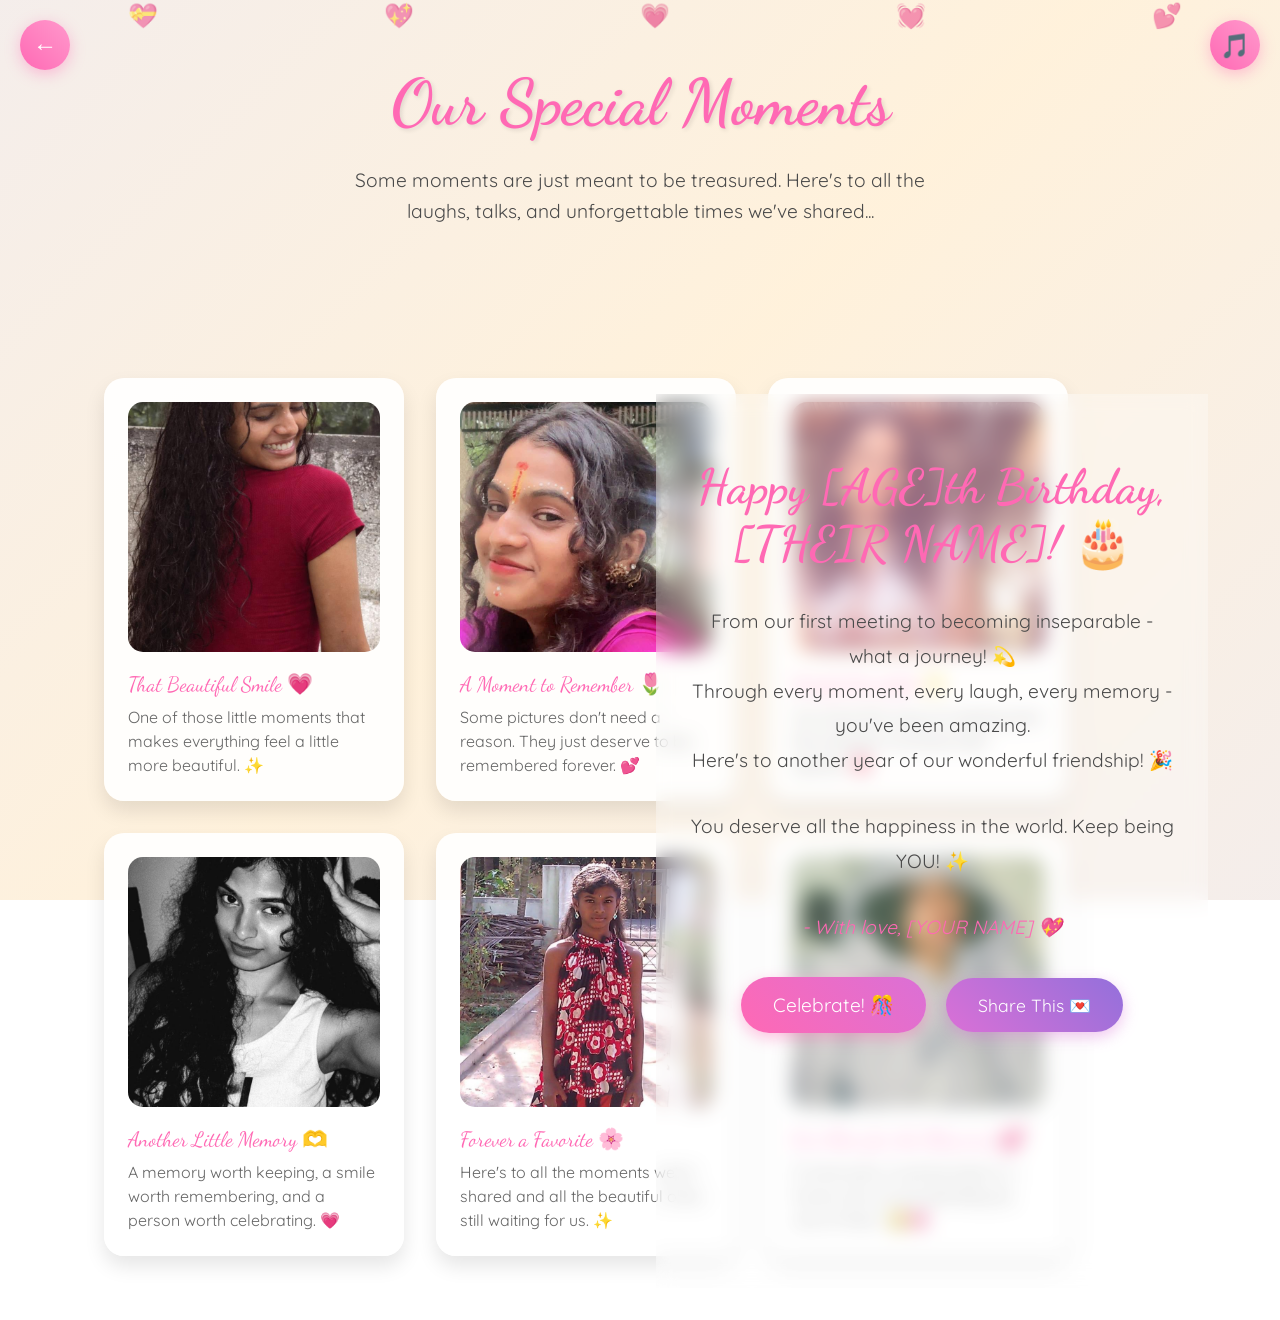
==== memories.html @ 8ccd71e6 "Update memories.html" ====
<!DOCTYPE html>
<html lang="en">
<head>
    <meta charset="UTF-8">
    <meta name="viewport" content="width=device-width, initial-scale=1.0">
    <!-- CUSTOMIZE: Change the title -->
    <title>Our Memories ✨</title>
    <!-- CUSTOMIZE: Change favicon -->
    <link rel="icon" type="image/png" href="favicon.png">
    <style>
        @import url('https://fonts.googleapis.com/css2?family=Dancing+Script:wght@700&family=Quicksand:wght@300;400;500;600&display=swap');

        * {
            margin: 0;
            padding: 0;
            box-sizing: border-box;
        }

        body {
            min-height: 100vh;
            background: linear-gradient(135deg,
                    rgba(255, 209, 220, 0.85) 0%,
                    rgba(230, 230, 250, 0.85) 25%,
                    rgba(255, 239, 213, 0.85) 50%,
                    rgba(230, 230, 250, 0.85) 75%,
                    rgba(255, 209, 220, 0.85) 100%),
                    url('background-movable.gif');
            background-size: 400% 400%, cover;
            background-position: center, center;
            background-attachment: fixed;
            animation: gradientFlow 15s ease infinite;
            font-family: 'Quicksand', sans-serif;
            overflow-x: hidden;
            color: #4a4a4a;
        }

        @keyframes gradientFlow {
            0% { background-position: 0% 50%; }
            50% { background-position: 100% 50%; }
            100% { background-position: 0% 50%; }
        }

        /* Floating Hearts */
        .floating-hearts {
            position: fixed;
            width: 100%;
            height: 100%;
            pointer-events: none;
            z-index: 2;
        }

        .heart {
            position: absolute;
            font-size: 1.5rem;
            color: rgba(255, 105, 180, 0.6);
            animation: floatHeart var(--float-duration, 6s) ease-in-out infinite;
            animation-delay: var(--delay, 0s);
        }

        @keyframes floatHeart {
            0% { transform: translate(0, 100vh) rotate(0deg); }
            100% { transform: translate(var(--translate-x, 0), -100vh) rotate(360deg); }
        }

        /* Welcome Section */
        .welcome {
            text-align: center;
            padding: 4rem 2rem;
            position: relative;
            z-index: 3;
        }

        .welcome h1 {
            font-family: 'Dancing Script', cursive;
            font-size: 4rem;
            /* CUSTOMIZE: Change primary color */
            color: #ff69b4;
            text-shadow: 2px 2px 4px rgba(0, 0, 0, 0.1);
            animation: fadeInScale 2s ease;
        }

        .welcome p {
            font-size: 1.2rem;
            max-width: 600px;
            margin: 1.5rem auto;
            line-height: 1.6;
            animation: fadeIn 2s ease 0.5s both;
        }

        /* Memory Cards */
        .memory-container {
            max-width: 1200px;
            margin: 0 auto;
            padding: 2rem;
            display: grid;
            grid-template-columns: repeat(auto-fit, minmax(300px, 1fr));
            gap: 2rem;
            z-index: 3;
            position: relative;
        }

        .memory-card {
            background: rgba(255, 255, 255, 0.9);
            border-radius: 20px;
            padding: 1.5rem;
            box-shadow: 0 10px 20px rgba(0, 0, 0, 0.1);
            transition: all 0.5s cubic-bezier(0.4, 0, 0.2, 1);
            position: relative;
            overflow: hidden;
        }

        .memory-card:hover {
            transform: translateY(-10px) scale(1.02);
            box-shadow: 0 15px 30px rgba(0, 0, 0, 0.15);
        }

        .memory-card::before {
            content: '';
            position: absolute;
            top: 0;
            left: 0;
            width: 100%;
            height: 100%;
            background: linear-gradient(45deg, transparent, rgba(255, 255, 255, 0.4), transparent);
            transform: translateX(-100%);
            transition: 0.5s;
        }

        .memory-card:hover::before {
            transform: translateX(100%);
        }

        .memory-img {
            width: 100%;
            height: 250px;
            object-fit: cover;
            border-radius: 15px;
            margin-bottom: 1rem;
            transition: transform 0.5s ease;
        }

        .memory-card:hover .memory-img {
            transform: scale(1.05);
        }

        .memory-date {
            font-family: 'Dancing Script', cursive;
            /* CUSTOMIZE: Change date color */
            color: #ff69b4;
            font-size: 1.3rem;
            margin-bottom: 0.5rem;
        }

        .memory-caption {
            font-size: 1rem;
            line-height: 1.5;
            color: #666;
        }

        /* Final Message Section */
        .final-message {
            text-align: center;
            padding: 4rem 2rem;
            background: rgba(255, 255, 255, 0.3);
            backdrop-filter: blur(10px);
            margin-top: 3rem;
            position: relative;
            z-index: 3;
        }

        .final-message h2 {
            font-family: 'Dancing Script', cursive;
            font-size: 3rem;
            /* CUSTOMIZE: Change color */
            color: #ff69b4;
            margin-bottom: 2rem;
            animation: heartbeat 2s infinite;
        }

        @keyframes heartbeat {
            0%, 100% { transform: scale(1); }
            50% { transform: scale(1.1); }
        }

        .final-message p {
            font-size: 1.2rem;
            max-width: 800px;
            margin: 0 auto 2rem;
            line-height: 1.8;
        }

        .goodbye-btn {
            display: inline-block;
            padding: 1rem 2rem;
            font-size: 1.2rem;
            /* CUSTOMIZE: Change button gradient */
            background: linear-gradient(45deg, #ff69b4, #da70d6);
            color: white;
            border: none;
            border-radius: 50px;
            cursor: pointer;
            text-decoration: none;
            transition: all 0.3s ease;
            box-shadow: 0 5px 15px rgba(255, 105, 180, 0.4);
            animation: float 3s infinite ease-in-out;
        }

        .goodbye-btn:hover {
            transform: translateY(-5px);
            box-shadow: 0 8px 20px rgba(255, 105, 180, 0.6);
        }

        .signature {
            font-style: italic;
            font-size: 1.3rem;
            /* CUSTOMIZE: Change signature color */
            color: #ff69b4;
            margin-top: 1rem;
        }

        @keyframes float {
            0%, 100% { transform: translateY(0); }
            50% { transform: translateY(-10px); }
        }

        @keyframes fadeInScale {
            0% { opacity: 0; transform: scale(0.8); }
            100% { opacity: 1; transform: scale(1); }
        }

        @keyframes fadeIn {
            0% { opacity: 0; }
            100% { opacity: 1; }
        }

        /* Custom Scrollbar */
        ::-webkit-scrollbar {
            width: 12px;
        }

        ::-webkit-scrollbar-track {
            background: rgba(255, 255, 255, 0.4);
        }

        ::-webkit-scrollbar-thumb {
            /* CUSTOMIZE: Change scrollbar gradient */
            background: linear-gradient(45deg, #ff69b4, #da70d6);
            border-radius: 6px;
        }

        /* Responsive Design */
        @media (max-width: 768px) {
            .welcome h1 { font-size: 3rem; }
            .memory-container { grid-template-columns: 1fr; }
            .final-message h2 { font-size: 2.5rem; }
        }

        /* Music Toggle Button */
        .music-toggle {
            position: fixed;
            top: 20px;
            right: 20px;
            width: 50px;
            height: 50px;
            /* CUSTOMIZE: Change music button gradient */
            background: linear-gradient(45deg, #ff69b4, #ff99cc);
            border-radius: 50%;
            display: flex;
            align-items: center;
            justify-content: center;
            cursor: pointer;
            z-index: 1000;
            box-shadow: 0 4px 15px rgba(255, 105, 180, 0.4);
            transition: transform 0.3s, box-shadow 0.3s;
        }

        .music-toggle:hover {
            transform: scale(1.1);
            box-shadow: 0 6px 20px rgba(255, 105, 180, 0.6);
        }

        .music-toggle.playing {
            animation: musicPulse 1s ease-in-out infinite;
        }

        .music-icon {
            font-size: 1.5rem;
        }

        @keyframes musicPulse {
            0%, 100% { transform: scale(1); }
            50% { transform: scale(1.1); }
        }

        /* Back Button */
        .back-btn {
            position: fixed;
            top: 20px;
            left: 20px;
            width: 50px;
            height: 50px;
            /* CUSTOMIZE: Change back button gradient */
            background: linear-gradient(45deg, #ff69b4, #ff99cc);
            border-radius: 50%;
            display: flex;
            align-items: center;
            justify-content: center;
            cursor: pointer;
            z-index: 1000;
            box-shadow: 0 4px 15px rgba(255, 105, 180, 0.4);
            transition: transform 0.3s, box-shadow 0.3s;
            text-decoration: none;
            color: white;
            font-size: 1.5rem;
            font-weight: bold;
        }

        .back-btn:hover {
            transform: scale(1.1);
            box-shadow: 0 6px 20px rgba(255, 105, 180, 0.6);
        }

        /* Share Button */
        .share-btn {
            display: inline-block;
            padding: 1rem 2rem;
            font-size: 1.1rem;
            /* CUSTOMIZE: Change share button gradient */
            background: linear-gradient(45deg, #da70d6, #9370db);
            color: white;
            border: none;
            border-radius: 50px;
            cursor: pointer;
            margin-left: 1rem;
            transition: all 0.3s ease;
            box-shadow: 0 5px 15px rgba(218, 112, 214, 0.4);
            font-family: 'Quicksand', sans-serif;
        }

        .share-btn:hover {
            transform: translateY(-5px);
            box-shadow: 0 8px 20px rgba(218, 112, 214, 0.6);
        }
    </style>
</head>

<body>
    <audio id="bgMusic" loop>
        <source src="hbd.mp3" type="audio/mpeg">
    </audio>
    <div class="music-toggle" id="musicToggle" title="Toggle Music">
        <span class="music-icon">🎵</span>
    </div>
    <a href="timeline.html" class="back-btn" title="Go Back">←</a>

    <div class="floating-hearts">
        <div class="heart" style="--float-duration: 6s; --delay: 0s; --translate-x: 20px; left: 10%;">💝</div>
        <div class="heart" style="--float-duration: 8s; --delay: 1s; --translate-x: -30px; left: 30%;">💖</div>
        <div class="heart" style="--float-duration: 7s; --delay: 2s; --translate-x: 40px; left: 50%;">💗</div>
        <div class="heart" style="--float-duration: 9s; --delay: 3s; --translate-x: -20px; left: 70%;">💓</div>
        <div class="heart" style="--float-duration: 5s; --delay: 4s; --translate-x: 30px; left: 90%;">💕</div>
    </div>

    <section class="welcome">
        <!-- CUSTOMIZE: Change the title -->
        <h1>Our Special Moments</h1>
        <!-- CUSTOMIZE: Change the description -->
        <p>Some moments are just meant to be treasured. Here's to all the laughs, talks, and unforgettable times we've shared...</p>
    </section>

    <div class="memory-container">
        <!-- CUSTOMIZE: Add your photos and captions -->
        <!-- Copy and paste memory-card blocks for more memories -->

       <div class="memory-container">

    <div class="memory-card">
        <img src="./photos/WhatsApp Image 2026-09-13 at 15.01.58 (1).jpeg"
             alt="Janhavii memory 1" class="memory-img">
        <div class="memory-date">That Beautiful Smile 💗</div>
        <div class="memory-caption">
            One of those little moments that makes everything feel a little more beautiful. ✨
        </div>
    </div>

    <div class="memory-card">
        <img src="./photos/WhatsApp Image 2026-09-13 at 15.01.58.jpeg"
             alt="Janhavii memory 2" class="memory-img">
        <div class="memory-date">A Moment to Remember 🌷</div>
        <div class="memory-caption">
            Some pictures don't need a reason. They just deserve to be remembered forever. 💕
        </div>
    </div>

    <div class="memory-card">
        <img src="./photos/WhatsApp Image 2026-09-13 at 15.01.59.jpeg"
             alt="Janhavii memory 3" class="memory-img">
        <div class="memory-date">Simply Beautiful ✨</div>
        <div class="memory-caption">
            You have this way of making even the simplest moments feel special. 💖
        </div>
    </div>

    <div class="memory-card">
        <img src="./photos/WhatsApp Image 2026-09-13 at 15.02.18.jpeg"
             alt="Janhavii memory 4" class="memory-img">
        <div class="memory-date">Another Little Memory 🫶</div>
        <div class="memory-caption">
            A memory worth keeping, a smile worth remembering, and a person worth celebrating. 💗
        </div>
    </div>

    <div class="memory-card">
        <img src="./photos/WhatsApp Image 2026-09-13 at 15.03.42.jpeg"
             alt="Janhavii memory 5" class="memory-img">
        <div class="memory-date">Forever a Favorite 🌸</div>
        <div class="memory-caption">
            Here's to all the moments we've shared and all the beautiful ones still waiting for us. ✨
        </div>
    </div>

    <div class="memory-card">
        <img src="./photos/WhatsApp Image 2026-09-13 at 15.08.14.jpeg"
             alt="Janhavii memory 6" class="memory-img">
        <div class="memory-date">One More for the Memories 💕</div>
        <div class="memory-caption">
            If memories could be kept in a frame, this would definitely be one of them. 🥹💗
        </div>
    </div>

</div>

    <section class="final-message">
        <!-- CUSTOMIZE: Change name and age -->
        <h2>Happy [AGE]th Birthday, [THEIR NAME]! 🎂</h2>
        <!-- CUSTOMIZE: Change the message -->
        <p>From our first meeting to becoming inseparable - what a journey! 💫<br>
            Through every moment, every laugh, every memory - you've been amazing.<br>
            Here's to another year of our wonderful friendship! 🎉</p>
        <p>You deserve all the happiness in the world. Keep being YOU! ✨</p>
        <!-- CUSTOMIZE: Change your name -->
        <p class="signature">- With love, [YOUR NAME] 💖</p>
        <a href="#" class="goodbye-btn" onclick="celebrate()">Celebrate! 🎊</a>
        <button class="share-btn" onclick="shareWebsite()">Share This 💌</button>
    </section>

    <!-- Confetti Canvas -->
    <canvas id="confetti-canvas" style="position: fixed; top: 0; left: 0; width: 100%; height: 100%; pointer-events: none; z-index: 9999;"></canvas>

    <script>
        // Music control
        const bgMusic = document.getElementById('bgMusic');
        const musicToggle = document.getElementById('musicToggle');
        const musicIcon = musicToggle.querySelector('.music-icon');

        function toggleMusic() {
            if (bgMusic.paused) {
                bgMusic.play();
                musicToggle.classList.add('playing');
                musicIcon.textContent = '🎵';
                localStorage.setItem('musicPlaying', 'true');
            } else {
                bgMusic.pause();
                musicToggle.classList.remove('playing');
                musicIcon.textContent = '🔇';
                localStorage.setItem('musicPlaying', 'false');
            }
        }

        musicToggle.addEventListener('click', toggleMusic);

        if (localStorage.getItem('musicPlaying') === 'true') {
            bgMusic.play().then(() => {
                musicToggle.classList.add('playing');
                musicIcon.textContent = '🎵';
            }).catch(() => {
                musicIcon.textContent = '🔇';
            });
        }

        // Confetti Animation
        const canvas = document.getElementById('confetti-canvas');
        const ctx = canvas.getContext('2d');
        let confettiPieces = [];
        let animationId;

        function resizeCanvas() {
            canvas.width = window.innerWidth;
            canvas.height = window.innerHeight;
        }
        resizeCanvas();
        window.addEventListener('resize', resizeCanvas);

        class Confetti {
            constructor() {
                this.x = Math.random() * canvas.width;
                this.y = Math.random() * canvas.height - canvas.height;
                this.size = Math.random() * 10 + 5;
                this.speedY = Math.random() * 3 + 2;
                this.speedX = Math.random() * 2 - 1;
                this.color = ['#ff69b4', '#ffd700', '#87ceeb', '#98fb98', '#dda0dd', '#f0e68c', '#ff6347'][Math.floor(Math.random() * 7)];
                this.rotation = Math.random() * 360;
                this.rotationSpeed = Math.random() * 10 - 5;
            }

            update() {
                this.y += this.speedY;
                this.x += this.speedX;
                this.rotation += this.rotationSpeed;
            }

            draw() {
                ctx.save();
                ctx.translate(this.x, this.y);
                ctx.rotate(this.rotation * Math.PI / 180);
                ctx.fillStyle = this.color;
                ctx.fillRect(-this.size / 2, -this.size / 2, this.size, this.size / 2);
                ctx.restore();
            }
        }

        function createConfetti() {
            for (let i = 0; i < 150; i++) {
                confettiPieces.push(new Confetti());
            }
        }

        function animateConfetti() {
            ctx.clearRect(0, 0, canvas.width, canvas.height);

            confettiPieces.forEach((piece, index) => {
                piece.update();
                piece.draw();

                if (piece.y > canvas.height) {
                    confettiPieces.splice(index, 1);
                }
            });

            if (confettiPieces.length > 0) {
                animationId = requestAnimationFrame(animateConfetti);
            }
        }

        function celebrate() {
            event.preventDefault();
            createConfetti();
            animateConfetti();

            setTimeout(() => { createConfetti(); }, 500);
            setTimeout(() => { createConfetti(); }, 1000);
        }

        // Share function - CUSTOMIZE: Update the share message
        function shareWebsite() {
            const shareData = {
                title: 'Happy Birthday!',
                text: 'Check out this special birthday wish! 💖',
                url: window.location.href
            };

            if (navigator.share) {
                navigator.share(shareData)
                    .catch((err) => console.log('Share cancelled'));
            } else {
                navigator.clipboard.writeText(window.location.href).then(() => {
                    alert('Link copied to clipboard! 💖');
                }).catch(() => {
                    alert('Share this link: ' + window.location.href);
                });
            }
        }
    </script>
</body>
</html>
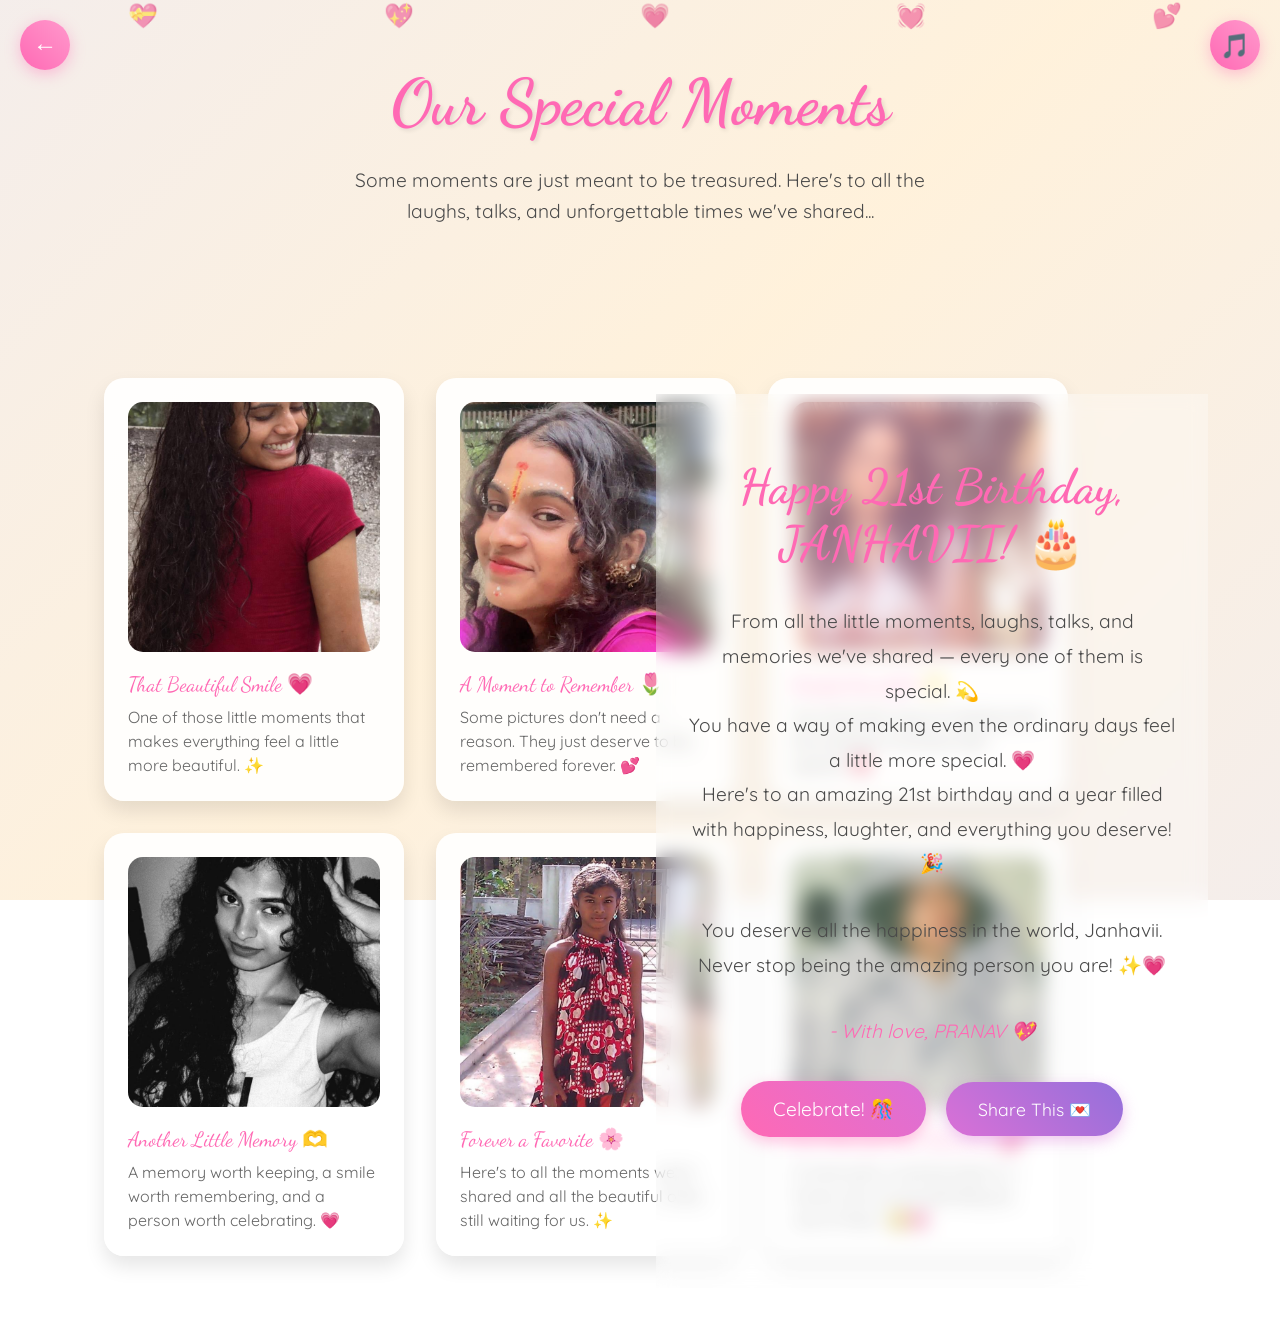
==== commit a37862a3: "Update memories.html" ====
--- a/memories.html
+++ b/memories.html
@@ -432,14 +432,14 @@
 
     <section class="final-message">
         <!-- CUSTOMIZE: Change name and age -->
-        <h2>Happy [AGE]th Birthday, [THEIR NAME]! 🎂</h2>
+        <h2>Happy 21st Birthday, JANHAVII! 🎂</h2>
         <!-- CUSTOMIZE: Change the message -->
-        <p>From our first meeting to becoming inseparable - what a journey! 💫<br>
-            Through every moment, every laugh, every memory - you've been amazing.<br>
-            Here's to another year of our wonderful friendship! 🎉</p>
-        <p>You deserve all the happiness in the world. Keep being YOU! ✨</p>
+       <p>From all the little moments, laughs, talks, and memories we've shared — every one of them is special. 💫<br>
+            You have a way of making even the ordinary days feel a little more special. 💗<br>
+            Here's to an amazing 21st birthday and a year filled with happiness, laughter, and everything you deserve! 🎉</p>
+        <p>You deserve all the happiness in the world, Janhavii. Never stop being the amazing person you are! ✨💗</p>
         <!-- CUSTOMIZE: Change your name -->
-        <p class="signature">- With love, [YOUR NAME] 💖</p>
+        <p class="signature">- With love, PRANAV 💖</p>
         <a href="#" class="goodbye-btn" onclick="celebrate()">Celebrate! 🎊</a>
         <button class="share-btn" onclick="shareWebsite()">Share This 💌</button>
     </section>
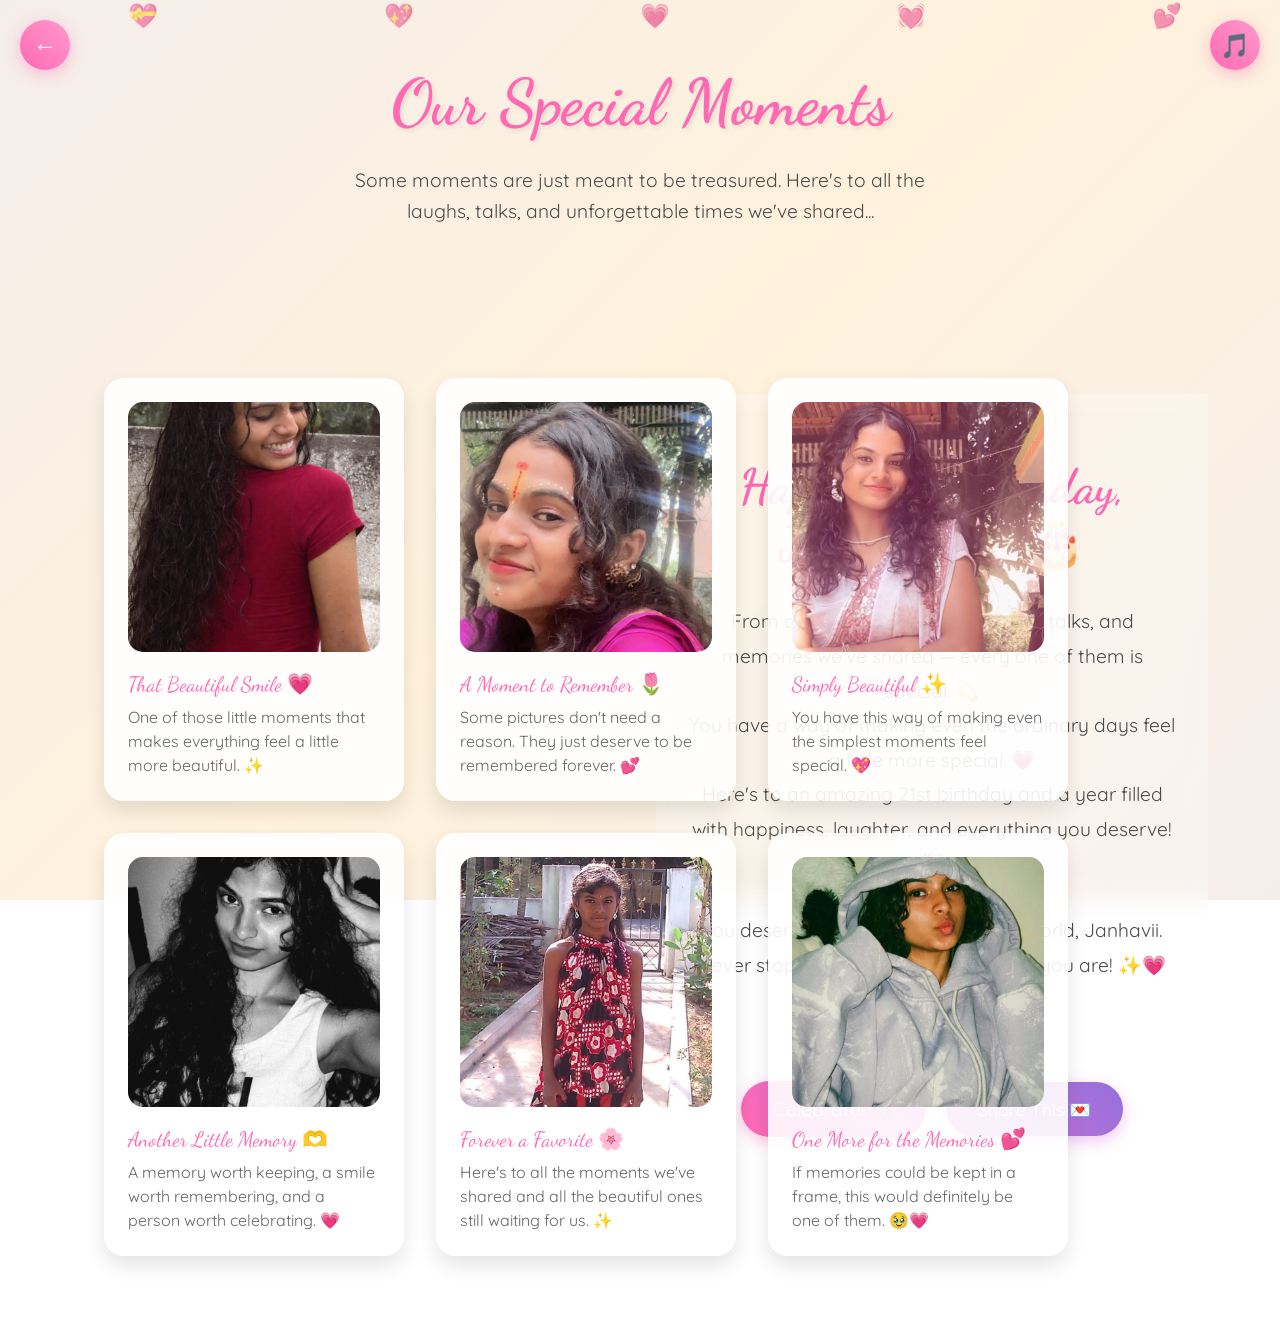
==== commit 81f413f2: "Update memories.html" ====
--- a/memories.html
+++ b/memories.html
@@ -165,7 +165,8 @@
             backdrop-filter: blur(10px);
             margin-top: 3rem;
             position: relative;
-            z-index: 3;
+            width: 100%;
+            clear: both;
         }
 
         .final-message h2 {
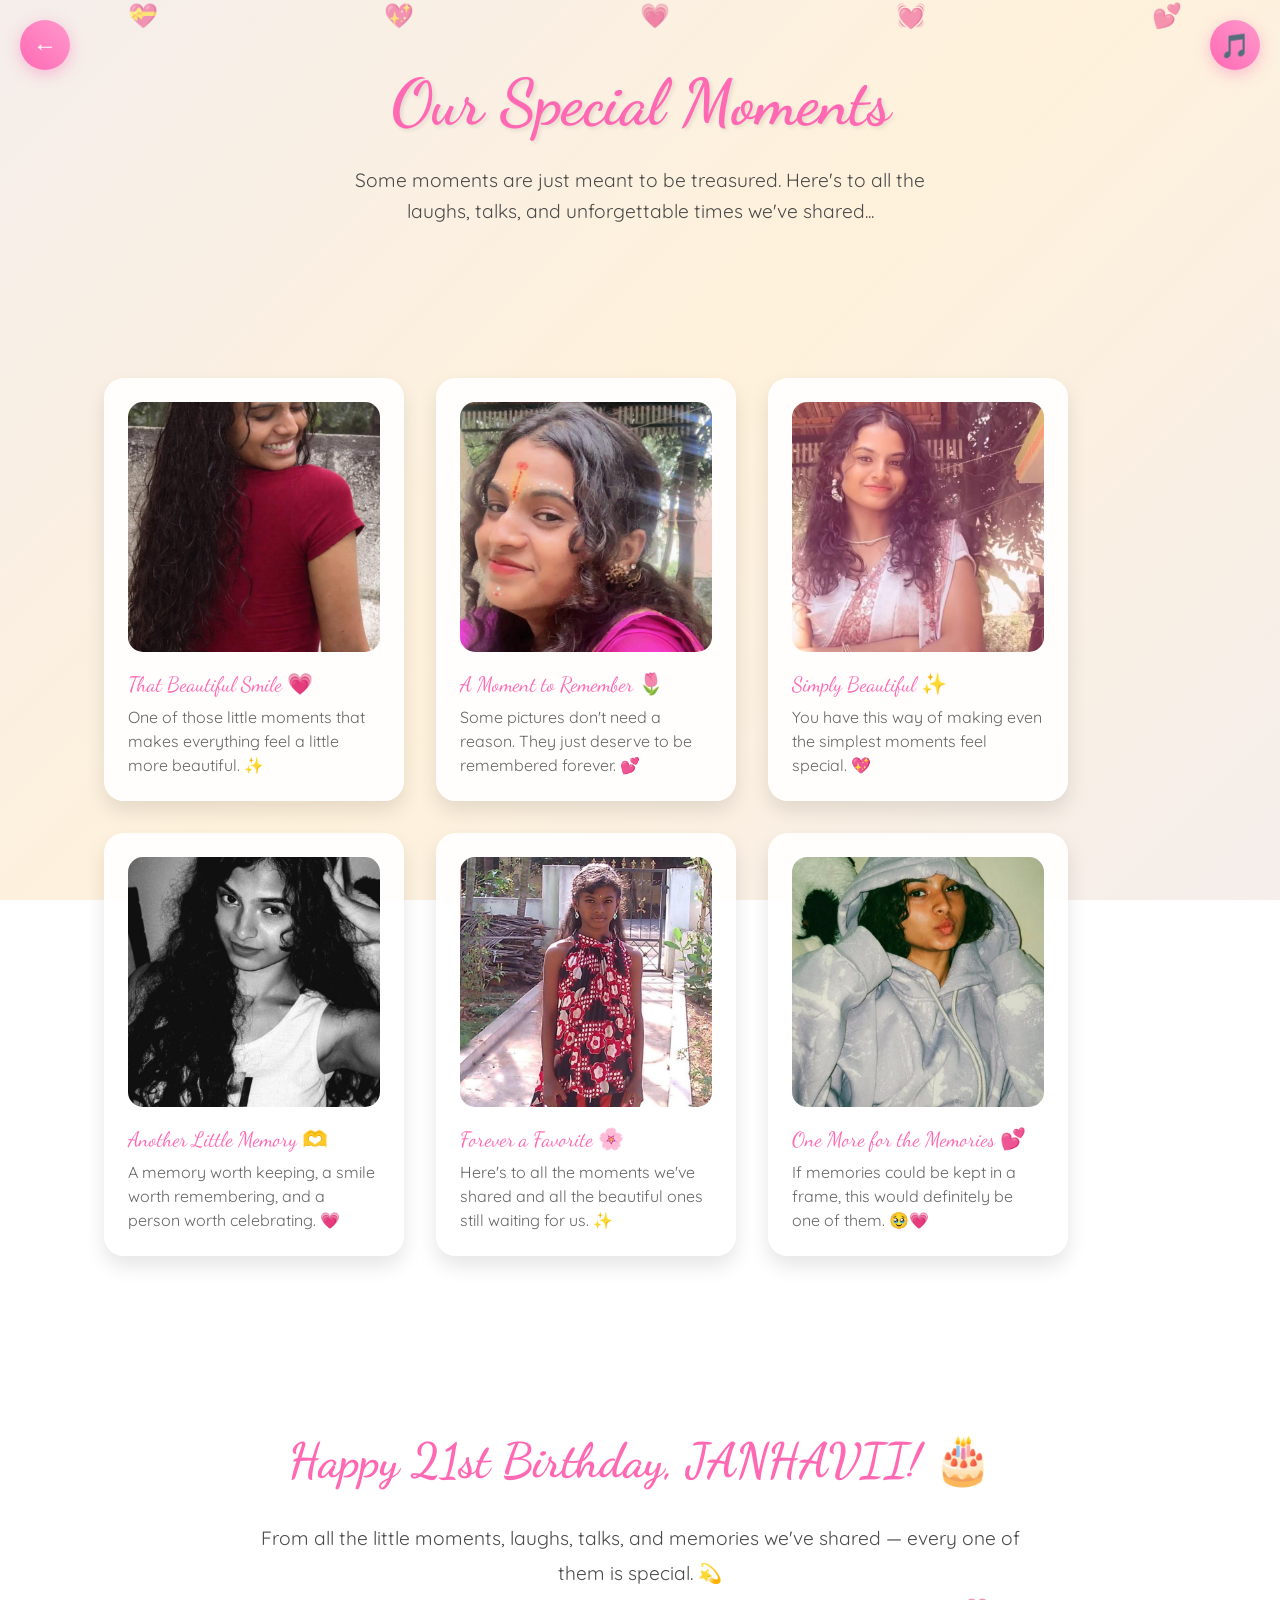
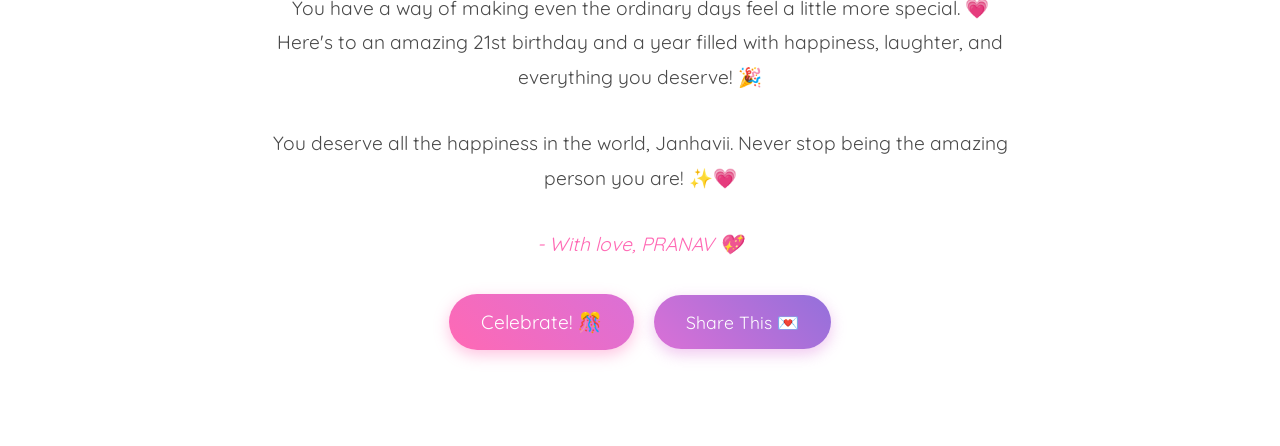
==== commit 7929108e: "Update memories.html" ====
--- a/memories.html
+++ b/memories.html
@@ -166,7 +166,8 @@
             margin-top: 3rem;
             position: relative;
             width: 100%;
-            clear: both;
+clear: both;
+grid-column: 1 / -1;
         }
 
         .final-message h2 {
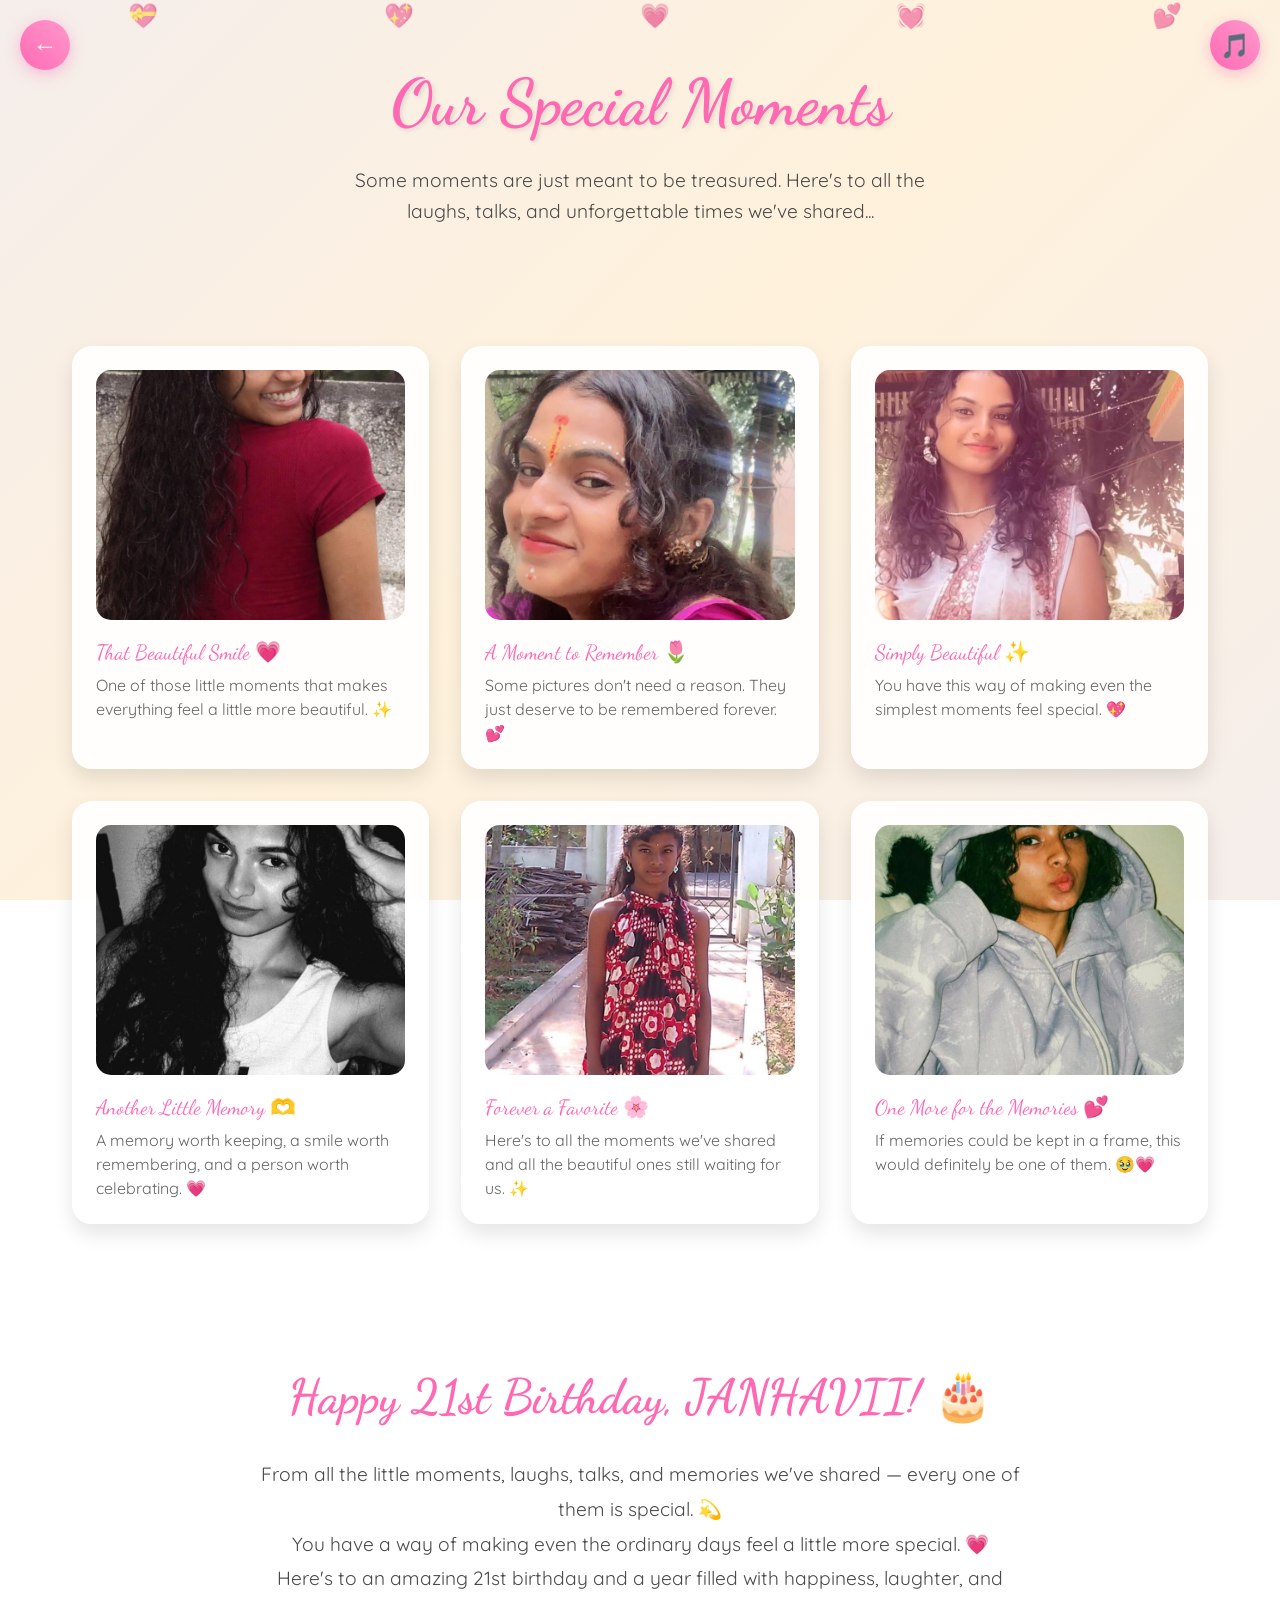
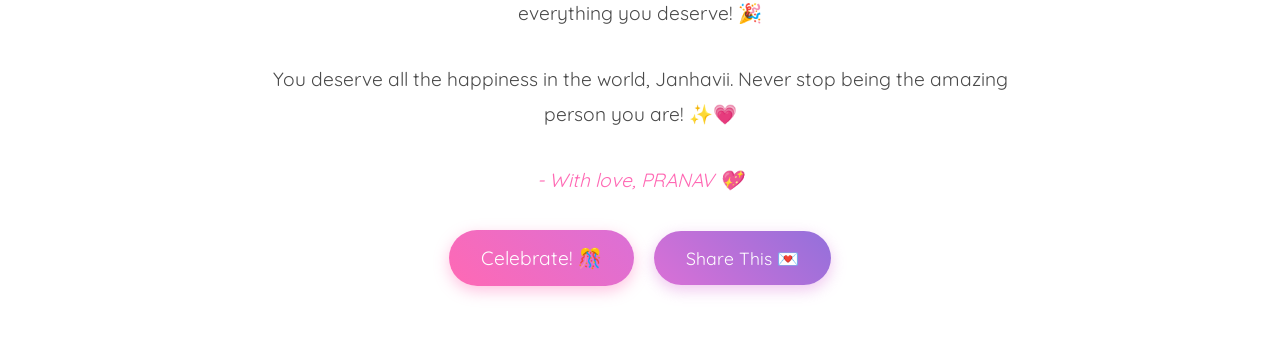
==== commit 25cedfa3: "Update memories.html" ====
--- a/memories.html
+++ b/memories.html
@@ -374,7 +374,7 @@
         <!-- CUSTOMIZE: Add your photos and captions -->
         <!-- Copy and paste memory-card blocks for more memories -->
 
-       <div class="memory-container">
+     
 
     <div class="memory-card">
         <img src="./photos/WhatsApp Image 2026-09-13 at 15.01.58 (1).jpeg"
